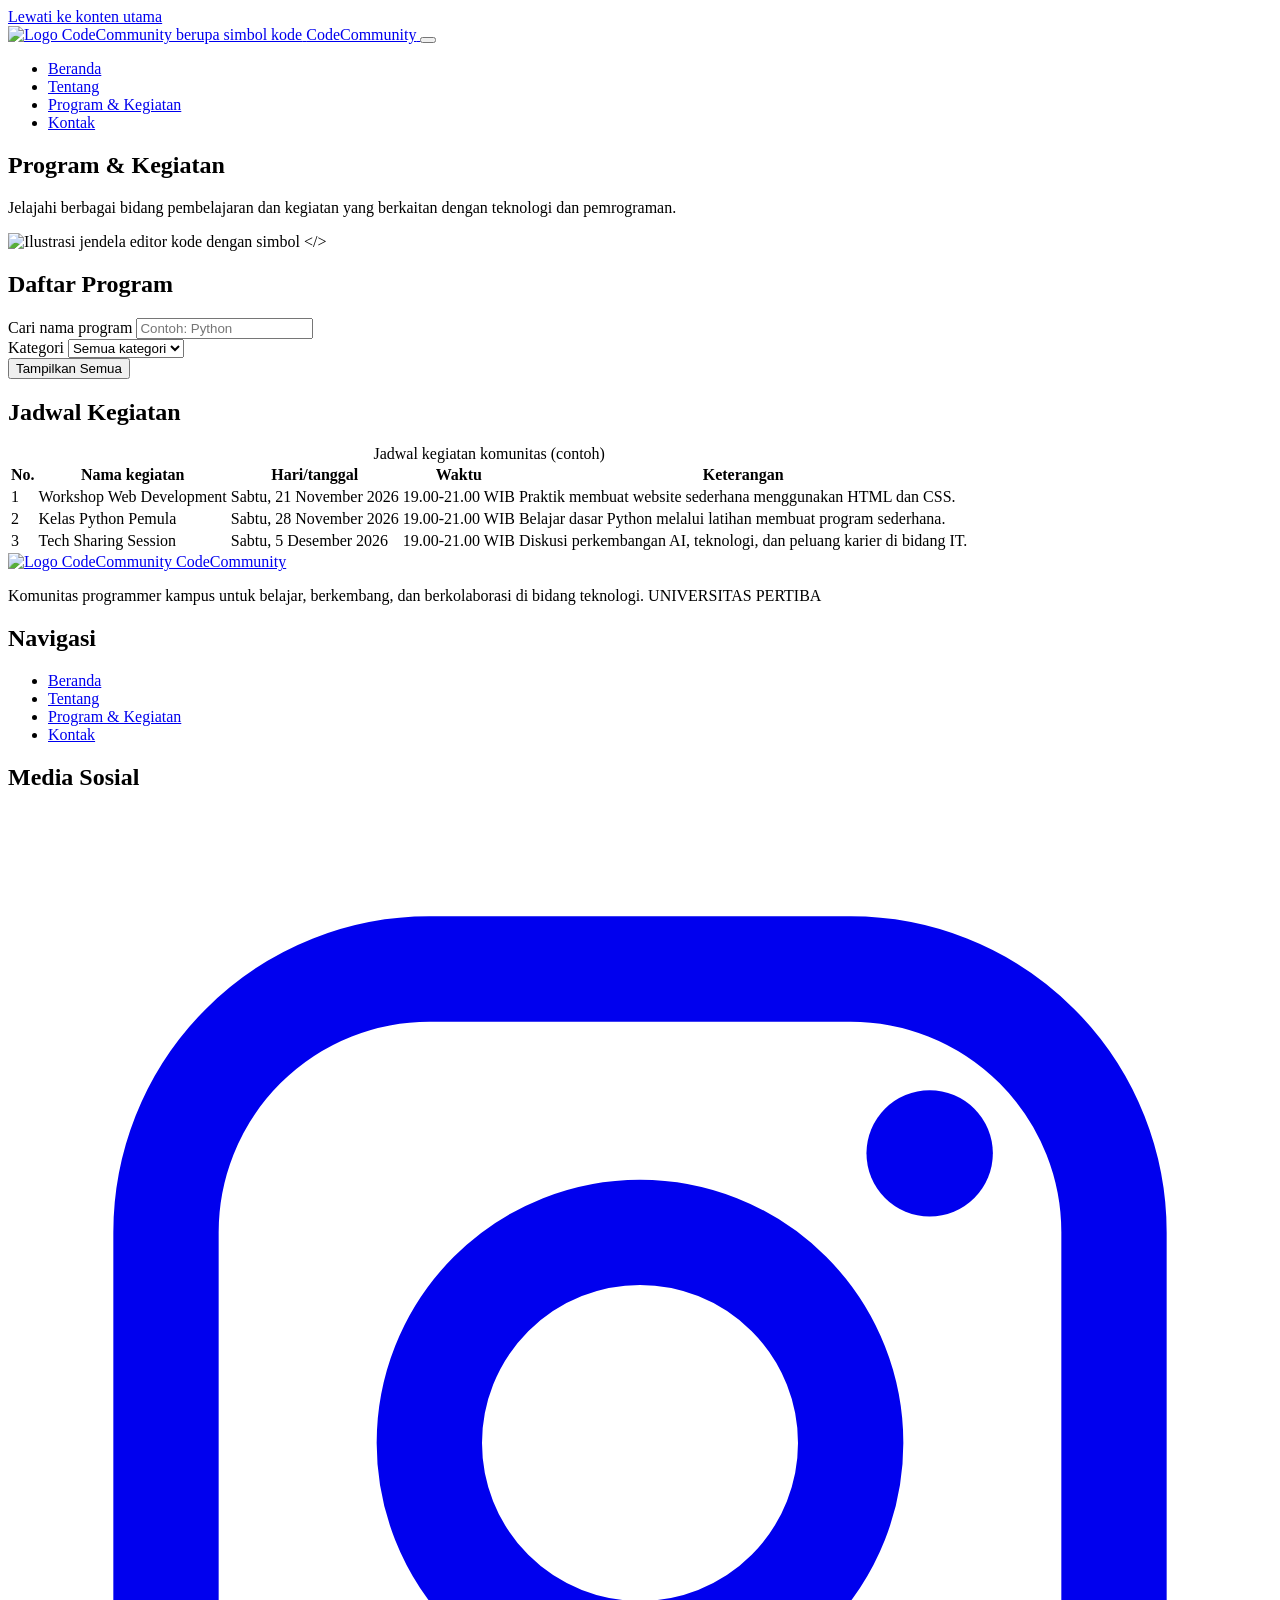
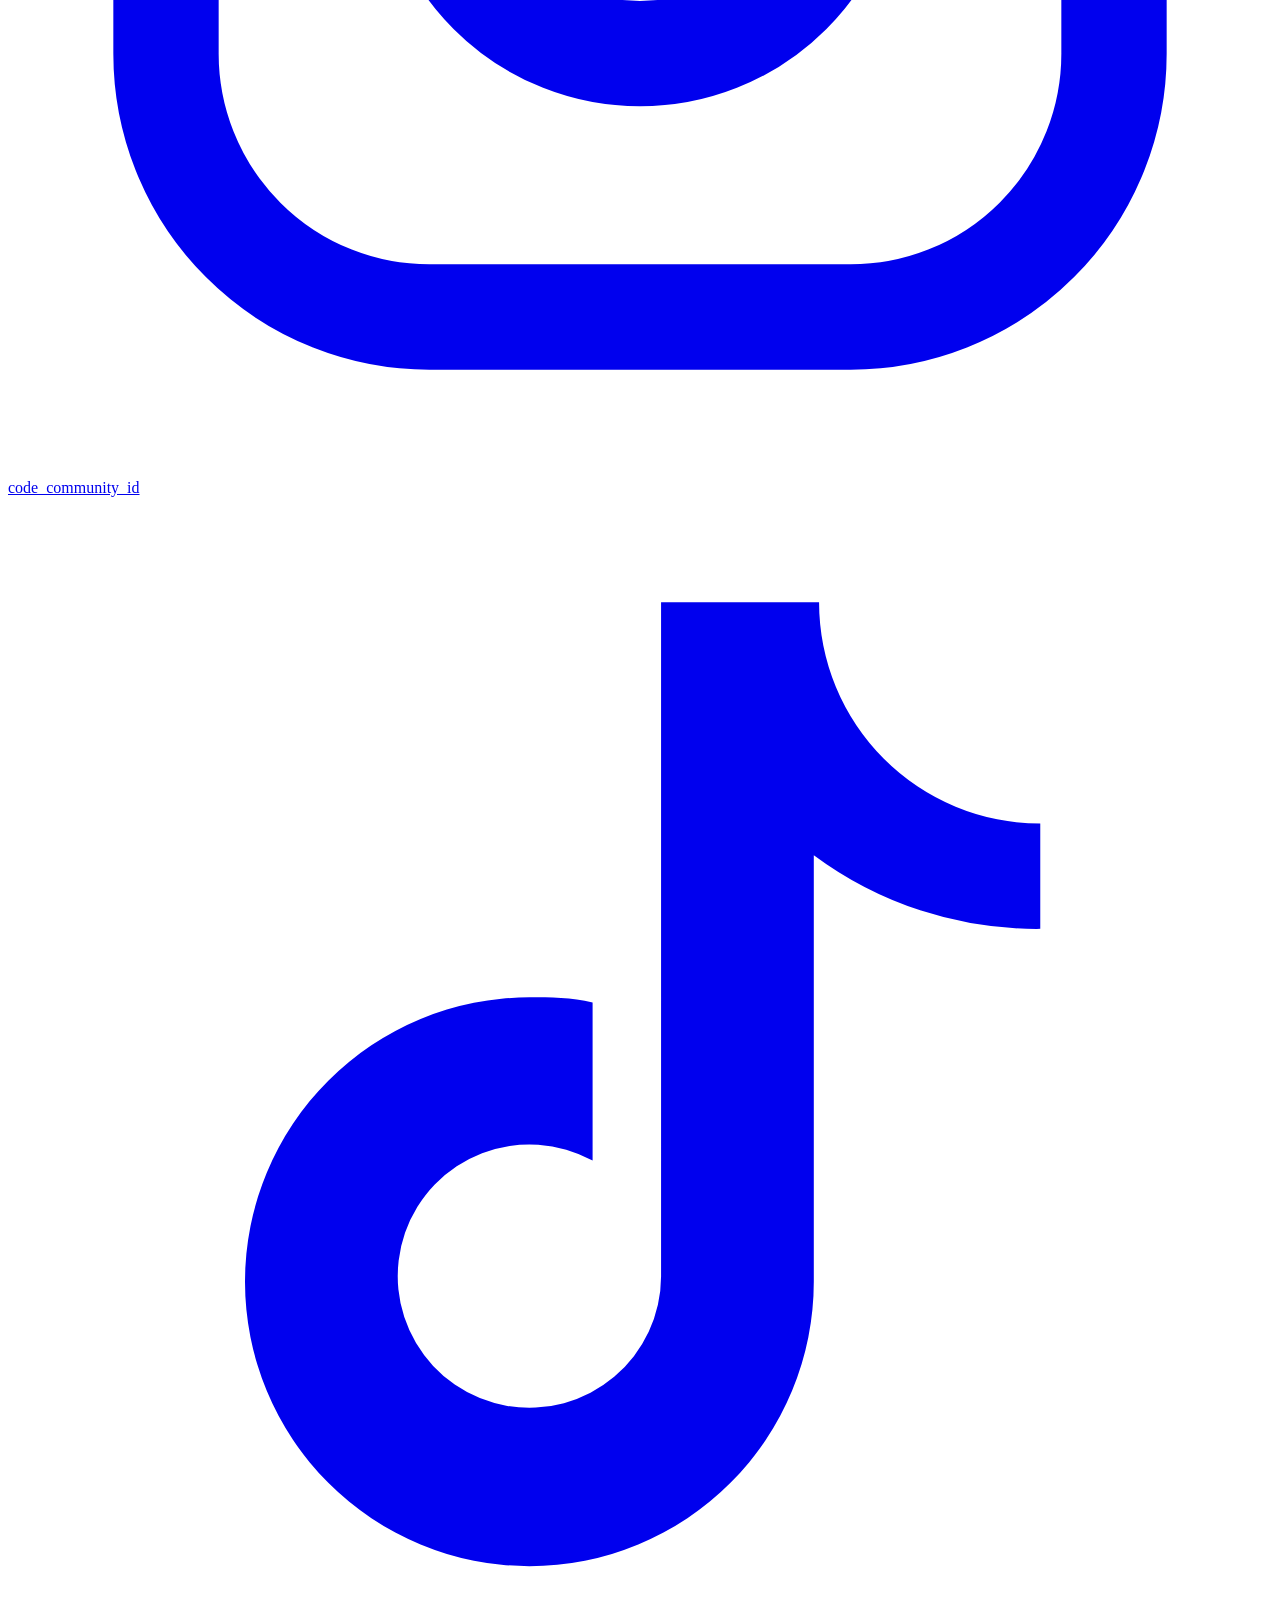
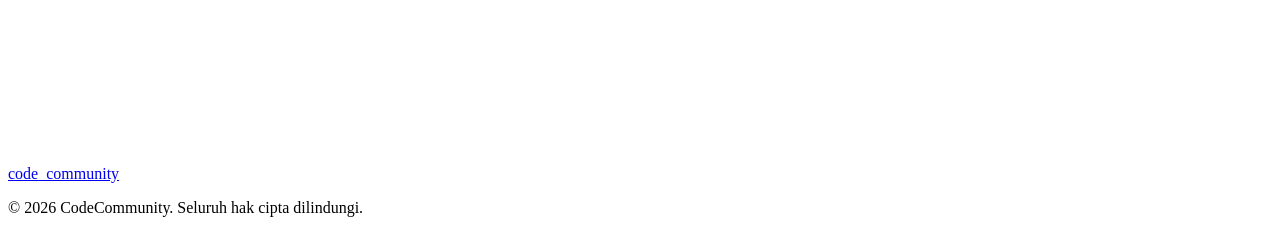
==== katalog.html @ 2c3256c7 "Add files via upload" ====
<!DOCTYPE html>
<html lang="id">
<head>
  <meta charset="UTF-8">
  <meta name="viewport" content="width=device-width, initial-scale=1.0">
  <meta name="description" content="Daftar program dan kegiatan CodeCommunity beserta pencarian, filter kategori, dan jadwal kegiatan.">
  <title>Program &amp; Kegiatan | CodeCommunity</title>
  <link rel="preconnect" href="https://fonts.googleapis.com">
  <link rel="preconnect" href="https://fonts.gstatic.com" crossorigin>
  <link href="https://fonts.googleapis.com/css2?family=Inter:wght@400;500;600&amp;family=Poppins:wght@600;700&amp;display=swap" rel="stylesheet">
  <link rel="stylesheet" href="css/style.css">
  <script src="js/script.js" defer></script>
</head>
<body>
  <a class="lewati" href="#konten">Lewati ke konten utama</a>
  <header class="header" id="header-situs">
    <div class="kontainer header-isi">
      <a class="logo" href="index.html" aria-label="CodeCommunity, kembali ke Beranda">
        <img src="img/logo.svg" alt="Logo CodeCommunity berupa simbol kode" width="40" height="40">
        <span>CodeCommunity</span>
      </a>
      <button class="hamburger" id="tombol-menu" type="button" aria-label="Buka menu navigasi" aria-expanded="false" aria-controls="menu-utama">
        <span></span><span></span><span></span>
      </button>
      <nav class="nav" aria-label="Navigasi utama">
        <ul class="menu" id="menu-utama">
            <li><a href="index.html">Beranda</a></li>
            <li><a href="tentang.html">Tentang</a></li>
            <li><a href="katalog.html" class="aktif" aria-current="page">Program &amp; Kegiatan</a></li>
            <li><a href="kontak.html">Kontak</a></li>
        </ul>
      </nav>
    </div>
  </header>

  <main id="konten">
    <section class="page-hero" aria-labelledby="judul-katalog">
      <div class="kontainer page-hero-isi">
        <div>
          <h1 id="judul-katalog">Program &amp; Kegiatan</h1>
          <p>Jelajahi berbagai bidang pembelajaran dan kegiatan yang berkaitan dengan teknologi dan pemrograman.</p>
        </div>
        <img src="img/hero-katalog.svg" alt="Ilustrasi jendela editor kode dengan simbol &lt;/&gt;" width="520" height="380">
      </div>
    </section>

    <section class="seksi" aria-labelledby="judul-daftar">
      <div class="kontainer">
        <h2 id="judul-daftar">Daftar Program</h2>

        <div class="filter-bar">
          <div class="field">
            <label for="cari-program">Cari nama program</label>
            <input type="search" id="cari-program" placeholder="Contoh: Python" autocomplete="off">
          </div>
          <div class="field">
            <label for="filter-kategori">Kategori</label>
            <select id="filter-kategori">
              <option value="semua">Semua kategori</option>
              <option value="Programming">Programming</option>
              <option value="Design">Design</option>
              <option value="Database">Database</option>
              <option value="Technology">Technology</option>
            </select>
          </div>
          <button type="button" class="tombol tombol-sekunder" id="tombol-reset">Tampilkan Semua</button>
        </div>

        <p id="jumlah-hasil" class="jumlah-hasil" role="status"></p>
        <div id="daftar-program" class="grid-katalog"></div>
        <p id="pesan-kosong" class="pesan-kosong" hidden>Program tidak ditemukan.</p>
        <noscript><p class="catatan">Aktifkan JavaScript untuk melihat daftar program, pencarian, dan filter.</p></noscript>
      </div>
    </section>

    <section class="seksi seksi-putih" aria-labelledby="judul-jadwal">
      <div class="kontainer">
        <h2 id="judul-jadwal">Jadwal Kegiatan</h2>
        <div class="tabel-bungkus">
          <table>
            <caption>Jadwal kegiatan komunitas (contoh)</caption>
            <thead>
              <tr>
                <th scope="col">No.</th>
                <th scope="col">Nama kegiatan</th>
                <th scope="col">Hari/tanggal</th>
                <th scope="col">Waktu</th>
                <th scope="col">Keterangan</th>
              </tr>
            </thead>
            <tbody>
            <tr>
              <td>1</td>
              <td>Workshop Web Development <span class="placeholder"></span></td>
              <td><span class="placeholder">Sabtu, 21 November 2026</span></td>
              <td><span class="placeholder">19.00-21.00 WIB</span></td>
              <td>Praktik membuat website sederhana menggunakan HTML dan CSS.</td>
            </tr>
            <tr>
              <td>2</td>
              <td>Kelas Python Pemula <span class="placeholder"></span></td>
              <td><span class="placeholder">Sabtu, 28 November 2026</span></td>
              <td><span class="placeholder">19.00-21.00 WIB</span></td>
              <td>Belajar dasar Python melalui latihan membuat program sederhana.</td>
            </tr>
            <tr>
              <td>3</td>
              <td>Tech Sharing Session <span class="placeholder"></span></td>
              <td><span class="placeholder">Sabtu, 5 Desember 2026</span></td>
              <td><span class="placeholder">19.00-21.00 WIB</span></td>
              <td>Diskusi perkembangan AI, teknologi, dan peluang karier di bidang IT.</td>
            </tr>
            </tbody>
          </table>
        </div>
      </div>
    </section>
  </main>

  <footer class="footer">
    <div class="kontainer footer-grid">
      <div>
        <a class="logo logo-terang" href="index.html">
          <img src="img/logo.svg" alt="Logo CodeCommunity" width="36" height="36">
          <span>CodeCommunity</span>
        </a>
        <p>Komunitas programmer kampus untuk belajar, berkembang, dan berkolaborasi di bidang teknologi. <span class="placeholder">UNIVERSITAS PERTIBA</span></p>
      </div>
      <div>
        <h2 class="footer-judul">Navigasi</h2>
        <ul class="footer-daftar">
          <li><a href="index.html">Beranda</a></li>
          <li><a href="tentang.html">Tentang</a></li>
          <li><a href="katalog.html">Program &amp; Kegiatan</a></li>
          <li><a href="kontak.html">Kontak</a></li>
        </ul>
       </div>
  <div>
  <h2 class="footer-judul">Media Sosial</h2>

  <div class="social-links">

    <!-- Instagram -->
    <a href="https://www.instagram.com/USERNAME_IG/"
       target="_blank"
       rel="noopener noreferrer"
       class="social-item">

      <svg class="social-logo instagram-logo"
           viewBox="0 0 24 24"
           aria-hidden="true">
        <rect x="3" y="3" width="18" height="18" rx="5"
              fill="none" stroke="currentColor" stroke-width="2"/>
        <circle cx="12" cy="12" r="4"
                fill="none" stroke="currentColor" stroke-width="2"/>
        <circle cx="17.5" cy="6.5" r="1.2"
                fill="currentColor"/>
      </svg>

      <span>code_community_id</span>
    </a>

    <!-- TikTok -->
    <a href="https://www.tiktok.com/@USERNAME_TIKTOK"
       target="_blank"
       rel="noopener noreferrer"
       class="social-item">

      <svg class="social-logo tiktok-logo"
           viewBox="0 0 24 24"
           aria-hidden="true">
        <path fill="currentColor"
          d="M19.6 8.2a7.1 7.1 0 0 1-4.3-1.4v8.1a5.4 5.4 0 1 1-5.4-5.4c.4 0 .8 0 1.2.1v3a2.5 2.5 0 1 0 1.3 2.2V2h3a4.2 4.2 0 0 0 4.2 4.2v2z"/>
      </svg>

      <span>code_community</span>
    </a>

  </div>
</div>
    </div>
    <div class="footer-bawah">
      <p>&copy; <span id="tahun">2026</span> CodeCommunity. Seluruh hak cipta dilindungi.</p>
    </div>
  </footer>
</body>
</html>
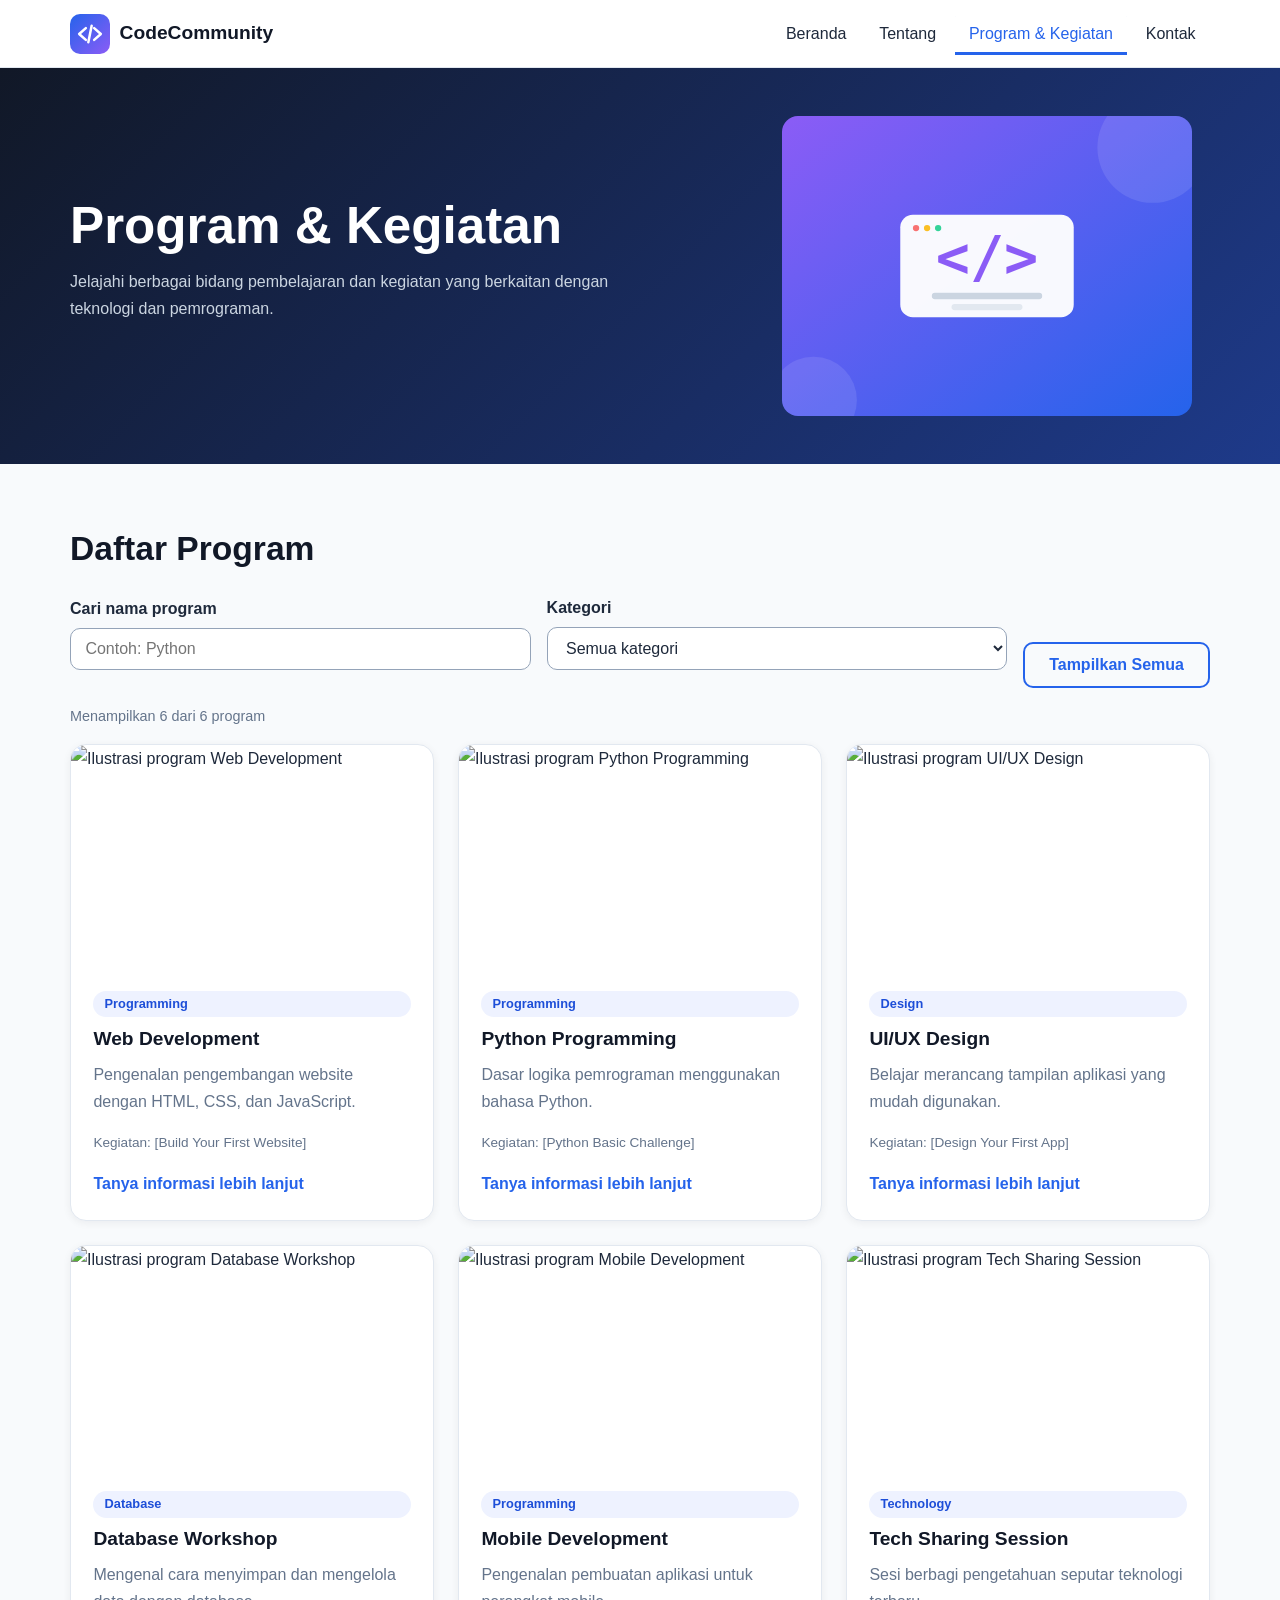
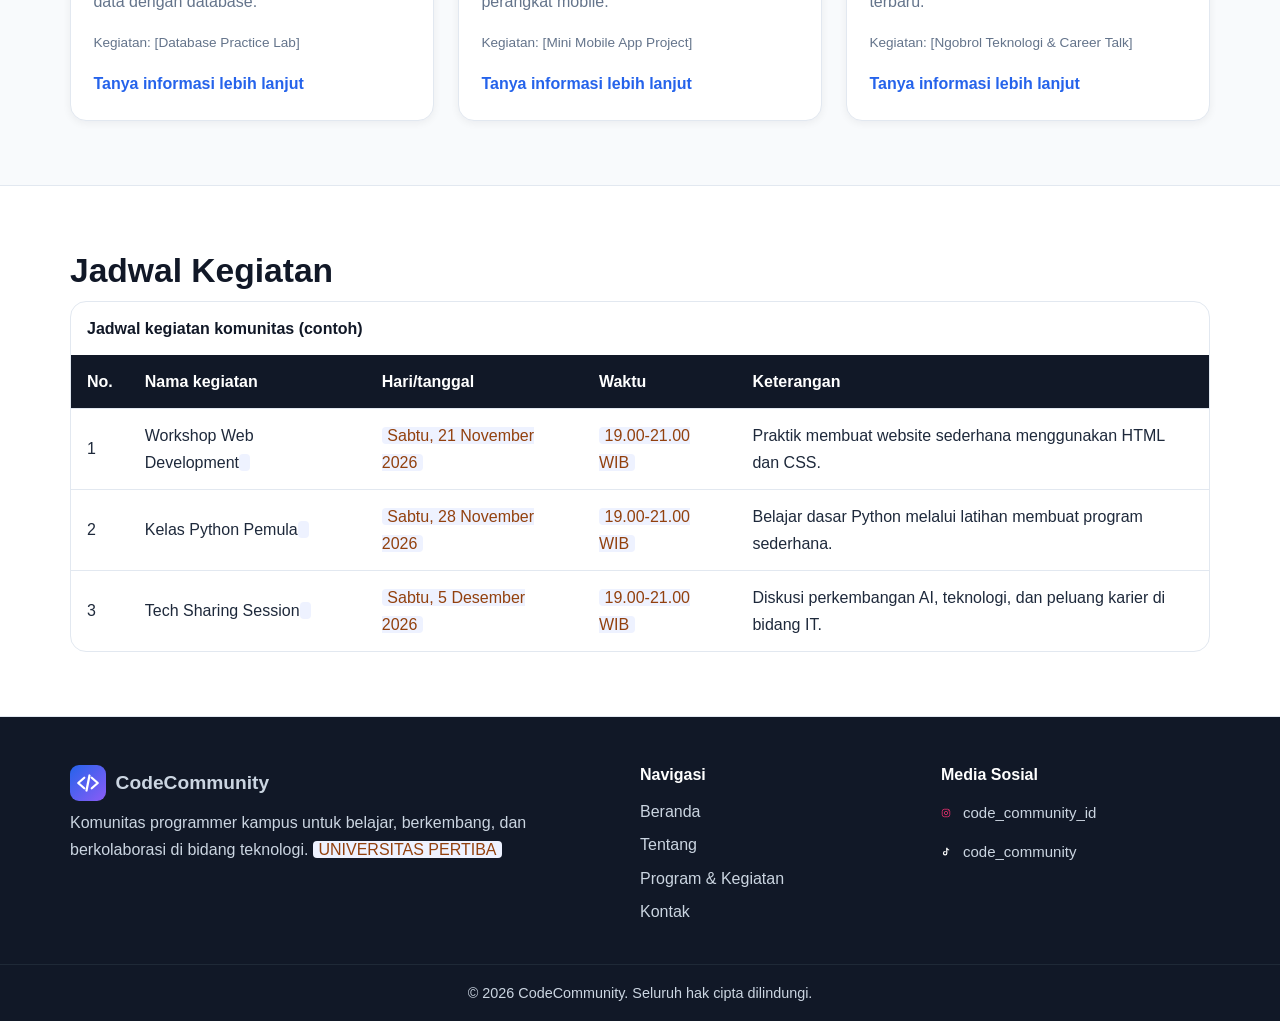
==== commit c6367626: "Update katalog.html" ====
--- a/katalog.html
+++ b/katalog.html
@@ -8,15 +8,15 @@
   <link rel="preconnect" href="https://fonts.googleapis.com">
   <link rel="preconnect" href="https://fonts.gstatic.com" crossorigin>
   <link href="https://fonts.googleapis.com/css2?family=Inter:wght@400;500;600&amp;family=Poppins:wght@600;700&amp;display=swap" rel="stylesheet">
-  <link rel="stylesheet" href="css/style.css">
-  <script src="js/script.js" defer></script>
+  <link rel="stylesheet" href="style.css">
+  <script src="script.js" defer></script>
 </head>
 <body>
   <a class="lewati" href="#konten">Lewati ke konten utama</a>
   <header class="header" id="header-situs">
     <div class="kontainer header-isi">
       <a class="logo" href="index.html" aria-label="CodeCommunity, kembali ke Beranda">
-        <img src="img/logo.svg" alt="Logo CodeCommunity berupa simbol kode" width="40" height="40">
+        <img src="logo.svg" alt="Logo CodeCommunity berupa simbol kode" width="40" height="40">
         <span>CodeCommunity</span>
       </a>
       <button class="hamburger" id="tombol-menu" type="button" aria-label="Buka menu navigasi" aria-expanded="false" aria-controls="menu-utama">
@@ -40,7 +40,7 @@
           <h1 id="judul-katalog">Program &amp; Kegiatan</h1>
           <p>Jelajahi berbagai bidang pembelajaran dan kegiatan yang berkaitan dengan teknologi dan pemrograman.</p>
         </div>
-        <img src="img/hero-katalog.svg" alt="Ilustrasi jendela editor kode dengan simbol &lt;/&gt;" width="520" height="380">
+        <img src="hero-katalog.svg" alt="Ilustrasi jendela editor kode dengan simbol &lt;/&gt;" width="520" height="380">
       </div>
     </section>
 
@@ -121,7 +121,7 @@
     <div class="kontainer footer-grid">
       <div>
         <a class="logo logo-terang" href="index.html">
-          <img src="img/logo.svg" alt="Logo CodeCommunity" width="36" height="36">
+          <img src="logo.svg" alt="Logo CodeCommunity" width="36" height="36">
           <span>CodeCommunity</span>
         </a>
         <p>Komunitas programmer kampus untuk belajar, berkembang, dan berkolaborasi di bidang teknologi. <span class="placeholder">UNIVERSITAS PERTIBA</span></p>
--- a/style.css
+++ b/style.css
@@ -0,0 +1,336 @@
+
+/* 1. CSS VARIABLES */
+:root {
+  --warna-utama: #2563EB;
+  --warna-utama-gelap: #1D4ED8;
+  --warna-gelap: #111827;
+  --warna-aksen: #8B5CF6;
+  --warna-background: #F8FAFC;
+  --warna-permukaan: #FFFFFF;
+  --warna-teks: #1E293B;
+  --warna-teks-kedua: #64748B;
+  --warna-border: #E2E8F0;
+  --warna-error: #B91C1C;
+  --warna-sukses: #166534;
+  --radius-kartu: 16px;
+  --radius-tombol: 10px;
+  --bayangan: 0 2px 8px rgba(17, 24, 39, 0.06);
+  --bayangan-hover: 0 10px 24px rgba(17, 24, 39, 0.12);
+  --font-judul: "Poppins", "Segoe UI", Arial, sans-serif;
+  --font-isi: "Inter", "Segoe UI", Arial, sans-serif;
+}
+
+/* 2. RESET DASAR */
+*, *::before, *::after { box-sizing: border-box; }
+html { scroll-behavior: smooth; }
+body {
+  margin: 0;
+  font-family: var(--font-isi);
+  font-size: 1rem;
+  line-height: 1.7;
+  color: var(--warna-teks);
+  background: var(--warna-background);
+}
+img { max-width: 100%; height: auto; display: block; }
+h1, h2, h3 {
+  font-family: var(--font-judul);
+  color: var(--warna-gelap);
+  line-height: 1.25;
+  margin: 0 0 0.6rem;
+}
+h1 { font-size: clamp(2rem, 5vw, 3.2rem); }
+h2 { font-size: clamp(1.5rem, 3.5vw, 2.1rem); }
+h3 { font-size: 1.2rem; }
+p { margin: 0 0 1rem; }
+a { color: var(--warna-utama); }
+ul { padding-left: 1.2rem; }
+:focus-visible { outline: 3px solid var(--warna-aksen); outline-offset: 3px; }
+[hidden] { display: none !important; }
+
+/* 3. KOMPONEN UMUM */
+.kontainer { width: min(100% - 2rem, 1140px); margin-inline: auto; }
+.sempit { max-width: 760px; }
+.teks-tengah { text-align: center; }
+.jarak-atas { margin-top: 2rem; }
+.lewati {
+  position: absolute; left: 1rem; top: -4rem;
+  background: var(--warna-gelap); color: #fff;
+  padding: 0.6rem 1rem; border-radius: var(--radius-tombol); z-index: 100;
+}
+.lewati:focus { top: 1rem; }
+
+.tombol {
+  display: inline-block;
+  padding: 0.75rem 1.5rem;
+  border-radius: var(--radius-tombol);
+  border: 2px solid transparent;
+  font-family: var(--font-isi);
+  font-size: 1rem; font-weight: 600;
+  text-decoration: none; cursor: pointer;
+  transition: background-color 0.25s, color 0.25s, transform 0.25s, box-shadow 0.25s;
+}
+.tombol:hover { transform: translateY(-2px); }
+.tombol-utama { background: var(--warna-utama); color: #fff; }
+.tombol-utama:hover { background: var(--warna-utama-gelap); box-shadow: 0 6px 16px rgba(37, 99, 235, 0.3); }
+.tombol-sekunder { background: transparent; color: var(--warna-utama); border-color: var(--warna-utama); }
+.tombol-sekunder:hover { background: var(--warna-utama); color: #fff; }
+.tombol-terang { background: #fff; color: var(--warna-gelap); }
+.tombol-terang:hover { background: var(--warna-border); }
+
+.badge {
+  display: inline-block;
+  background: #EEF2FF; color: var(--warna-utama-gelap);
+  font-size: 0.8rem; font-weight: 600;
+  padding: 0.15rem 0.7rem; border-radius: 999px; margin-bottom: 0.6rem;
+}
+.ikon {
+  display: inline-flex; align-items: center; justify-content: center;
+  width: 52px; height: 52px; margin-bottom: 1rem;
+  border-radius: 14px; background: #EEF2FF; color: var(--warna-aksen);
+}
+.catatan { font-size: 0.9rem; color: var(--warna-teks-kedua); }
+.placeholder {
+  background: #EEF2FF; color: #92400E;
+  padding: 0 0.35rem; border-radius: 4px; font-weight: 500;
+}
+
+/* 4. HEADER DAN NAVIGASI */
+.header {
+  position: sticky; top: 0; z-index: 50;
+  background: var(--warna-permukaan);
+  border-bottom: 1px solid var(--warna-border);
+}
+.header-isi {
+  display: flex; align-items: center; justify-content: space-between;
+  flex-wrap: wrap; gap: 0.5rem; padding-block: 0.75rem;
+}
+.logo {
+  display: inline-flex; align-items: center; gap: 0.6rem;
+  font-family: var(--font-judul); font-weight: 700; font-size: 1.2rem;
+  color: var(--warna-gelap); text-decoration: none;
+}
+.logo-terang { color: #fff; }
+.menu { display: flex; gap: 0.25rem; list-style: none; margin: 0; padding: 0; }
+.menu a {
+  display: block; padding: 0.5rem 0.9rem; border-radius: 8px;
+  color: var(--warna-teks); text-decoration: none; font-weight: 500;
+  transition: background-color 0.2s, color 0.2s;
+}
+.menu a:hover { background: #EEF2FF; color: var(--warna-utama); }
+.menu a.aktif { color: var(--warna-utama); box-shadow: inset 0 -3px 0 var(--warna-utama); border-radius: 8px 8px 0 0; }
+
+.hamburger {
+  display: none; flex-direction: column; justify-content: center; gap: 5px;
+  width: 44px; height: 44px; padding: 0 10px;
+  background: transparent; border: 1px solid var(--warna-border);
+  border-radius: 10px; cursor: pointer;
+}
+.hamburger span {
+  display: block; height: 3px; border-radius: 2px; background: var(--warna-gelap);
+  transition: transform 0.25s, opacity 0.25s;
+}
+.hamburger[aria-expanded="true"] span:nth-child(1) { transform: translateY(8px) rotate(45deg); }
+.hamburger[aria-expanded="true"] span:nth-child(2) { opacity: 0; }
+.hamburger[aria-expanded="true"] span:nth-child(3) { transform: translateY(-8px) rotate(-45deg); }
+
+/* 5. HERO */
+.hero {
+  position: relative; overflow: hidden;
+  padding: 3.5rem 0;
+  background: linear-gradient(180deg, #EEF2FF 0%, var(--warna-background) 100%);
+}
+.hero::before {
+  content: ""; position: absolute; width: 420px; height: 420px;
+  top: -160px; right: -120px; border-radius: 50%;
+  background: radial-gradient(circle, rgba(139, 92, 246, 0.22), transparent 70%);
+}
+.hero-isi { position: relative; display: grid; grid-template-columns: 1fr; gap: 2rem; align-items: center; }
+.label { font-size: 0.85rem; font-weight: 600; letter-spacing: 0.08em; color: var(--warna-aksen); margin-bottom: 0.8rem; }
+.subjudul { font-size: 1.1rem; color: var(--warna-teks-kedua); max-width: 520px; }
+.tombol-grup { display: flex; flex-wrap: wrap; gap: 0.8rem; margin-top: 1.5rem; }
+.hero-gambar img { margin-inline: auto; animation: melayang 6s ease-in-out infinite; }
+
+.page-hero {
+  padding: 3rem 0;
+  background: linear-gradient(135deg, var(--warna-gelap) 0%, #1E3A8A 100%);
+  color: #CBD5E1;
+}
+.page-hero h1 { color: #fff; }
+.page-hero p { max-width: 560px; }
+.page-hero-isi { display: grid; grid-template-columns: 1fr; gap: 1.5rem; align-items: center; }
+.page-hero-isi img { max-height: 260px; width: auto; margin-inline: auto; border-radius: var(--radius-kartu); }
+
+/* 6. SEKSI DAN KARTU */
+.seksi { padding: 4rem 0; }
+.seksi-putih { background: var(--warna-permukaan); border-block: 1px solid var(--warna-border); }
+.grid-auto { display: grid; grid-template-columns: repeat(auto-fit, minmax(260px, 1fr)); gap: 1.5rem; margin-top: 1.5rem; }
+.grid-dua { display: grid; grid-template-columns: repeat(2, 1fr); gap: 1.5rem; margin-top: 1.5rem; }
+
+.kartu {
+  background: var(--warna-permukaan);
+  border: 1px solid var(--warna-border);
+  border-radius: var(--radius-kartu);
+  box-shadow: var(--bayangan);
+  overflow: hidden;
+  transition: transform 0.25s, box-shadow 0.25s;
+}
+.kartu:hover { transform: translateY(-4px); box-shadow: var(--bayangan-hover); }
+.kartu-fitur { padding: 1.5rem; }
+.kartu-fitur p { color: var(--warna-teks-kedua); margin: 0; }
+.kartu-isi { display: flex; flex-direction: column; flex: 1; padding: 1.2rem 1.4rem 1.4rem; }
+.kartu-isi p { color: var(--warna-teks-kedua); flex: 1; }
+.tautan { font-weight: 600; text-decoration: none; }
+.tautan:hover { text-decoration: underline; }
+.kartu-program { display: flex; flex-direction: column; }
+.kartu-program img { width: 100%; aspect-ratio: 16 / 10; object-fit: cover; }
+
+.kartu-visi, .kartu-misi { padding: 1.8rem; }
+.kartu-visi { border-top: 5px solid var(--warna-utama); }
+.kartu-misi { border-top: 5px solid var(--warna-aksen); }
+.kartu-pengurus { padding: 1.5rem; text-align: center; }
+.kartu-pengurus img { width: 120px; height: 120px; object-fit: cover; border-radius: 50%; margin: 0 auto 1rem; }
+.jabatan { color: var(--warna-utama); font-weight: 600; margin-bottom: 0.5rem; }
+
+.galeri-item { margin: 0; }
+.galeri-item img { width: 100%; aspect-ratio: 16 / 10; object-fit: cover; border-radius: var(--radius-kartu); border: 1px solid var(--warna-border); }
+.galeri-item figcaption { font-size: 0.85rem; color: var(--warna-teks-kedua); margin-top: 0.4rem; }
+
+.cta { padding: 4rem 0; background: linear-gradient(135deg, var(--warna-utama), var(--warna-aksen)); color: #fff; }
+.cta h2 { color: #fff; }
+.cta p { margin-bottom: 1.5rem; }
+
+/* 7. KATALOG DINAMIS */
+.filter-bar { display: flex; flex-wrap: wrap; align-items: flex-end; gap: 1rem; margin: 1.5rem 0 1rem; }
+.filter-bar .field { flex: 1 1 220px; }
+.jumlah-hasil { color: var(--warna-teks-kedua); font-size: 0.9rem; }
+.grid-katalog { display: grid; grid-template-columns: repeat(3, 1fr); gap: 1.5rem; }
+.pesan-kosong {
+  text-align: center; padding: 2rem; font-weight: 600;
+  background: var(--warna-permukaan); border: 1px dashed var(--warna-border); border-radius: var(--radius-kartu);
+}
+.info-kegiatan { font-size: 0.85rem; }
+
+/* 8. TABEL */
+.tabel-bungkus { overflow-x: auto; border: 1px solid var(--warna-border); border-radius: var(--radius-kartu); background: var(--warna-permukaan); }
+table { width: 100%; min-width: 600px; border-collapse: collapse; }
+caption { text-align: left; padding: 0.8rem 1rem; font-weight: 600; color: var(--warna-gelap); }
+th, td { padding: 0.8rem 1rem; text-align: left; border-top: 1px solid var(--warna-border); }
+thead th { background: var(--warna-gelap); color: #fff; border-top: none; }
+tbody tr:hover { background: #F1F5F9; }
+
+/* 9. FORM */
+.kontak-grid { display: grid; grid-template-columns: 1fr 1fr; gap: 2.5rem; align-items: start; }
+.field { margin-bottom: 1.1rem; }
+label { display: block; font-weight: 600; margin-bottom: 0.35rem; }
+input, select, textarea {
+  width: 100%; padding: 0.7rem 0.9rem;
+  font-family: var(--font-isi); font-size: 1rem; color: var(--warna-teks);
+  background: var(--warna-permukaan);
+  border: 1px solid #94A3B8; border-radius: var(--radius-tombol);
+  transition: border-color 0.2s, box-shadow 0.2s;
+}
+input:hover, select:hover, textarea:hover { border-color: var(--warna-utama); }
+input:focus, select:focus, textarea:focus { border-color: var(--warna-utama); box-shadow: 0 0 0 3px rgba(37, 99, 235, 0.2); outline: none; }
+textarea { resize: vertical; }
+.tidak-valid { border-color: var(--warna-error); }
+.error { color: var(--warna-error); font-size: 0.875rem; margin: 0.3rem 0 0; min-height: 1.2em; }
+.sukses {
+  margin-top: 1rem; padding: 0.9rem 1rem; font-weight: 600;
+  color: var(--warna-sukses); background: #DCFCE7; border-radius: var(--radius-tombol);
+}
+.peta {
+  display: flex; flex-direction: column; justify-content: center; text-align: center;
+  min-height: 320px; padding: 1.5rem;
+  background: var(--warna-background); border: 2px dashed var(--warna-border); border-radius: var(--radius-kartu);
+}
+.peta iframe { width: 100%; height: 320px; border: 0; }
+
+/* 10. FOOTER */
+.footer { background: var(--warna-gelap); color: #CBD5E1; }
+.footer-grid { display: grid; grid-template-columns: 2fr 1fr 1fr; gap: 2rem; padding-block: 3rem 2rem; }
+.footer-judul { font-family: var(--font-judul); font-size: 1rem; color: #fff; margin-bottom: 0.8rem; }
+.footer-daftar { list-style: none; margin: 0; padding: 0; }
+.footer-daftar li { margin-bottom: 0.4rem; }
+.footer a { color: #CBD5E1; text-decoration: none; transition: color 0.2s; }
+.footer a:hover { color: #fff; text-decoration: underline; }
+.footer-bawah { border-top: 1px solid #1F2937; text-align: center; padding: 1rem; font-size: 0.9rem; }
+.footer-bawah p { margin: 0; }
+
+/* 11. ANIMASI */
+@keyframes melayang {
+  0%, 100% { transform: translateY(0); }
+  50% { transform: translateY(-10px); }
+}
+@media (prefers-reduced-motion: reduce) {
+  *, *::before, *::after { animation: none !important; transition: none !important; scroll-behavior: auto !important; }
+}
+
+/* 12. MEDIA QUERY */
+
+/* Desktop: 992px ke atas */
+@media (min-width: 992px) {
+  .hero { padding: 5rem 0; }
+  .hero-isi { grid-template-columns: 1.1fr 0.9fr; gap: 3rem; }
+  .page-hero-isi { grid-template-columns: 1.2fr 0.8fr; }
+  .page-hero-isi img { max-height: 300px; }
+}
+
+/* Tablet dan di bawahnya: sampai 991px */
+@media (max-width: 991px) {
+  .grid-katalog { grid-template-columns: repeat(2, 1fr); }
+  .kontak-grid { grid-template-columns: 1fr; }
+  .footer-grid { grid-template-columns: 1fr 1fr; }
+  .footer-grid > div:first-child { grid-column: 1 / -1; }
+}
+
+/* HP: sampai 600px */
+@media (max-width: 600px) {
+  .grid-katalog, .grid-dua { grid-template-columns: 1fr; }
+  .footer-grid { grid-template-columns: 1fr; }
+  .seksi { padding: 3rem 0; }
+  .tombol-grup .tombol { flex: 1 1 100%; text-align: center; }
+
+  /* Navigasi: vertikal di bawah logo. Tombol hamburger hanya muncul jika JavaScript aktif. */
+  .nav { flex-basis: 100%; }
+  .menu { flex-direction: column; }
+  .menu a { padding: 0.75rem 0.9rem; }
+  .js-aktif .hamburger { display: flex; }
+  .js-aktif .menu { display: none; }
+  .js-aktif .menu.terbuka { display: flex; }
+}
+
+.social-links {
+  display: flex;
+  flex-direction: column;
+  gap: 14px;
+  margin-top: 15px;
+}
+
+.social-item {
+  display: flex;
+  align-items: center;
+  gap: 12px;
+  color: #e2e8f0;
+  text-decoration: none;
+  font-size: 15px;
+  transition: 0.3s ease;
+}
+
+.social-item:hover {
+  color: #8b5cf6;
+  transform: translateX(5px);
+}
+
+.social-logo {
+  width: 10px;
+  height: 10px;
+  flex-shrink: 0;
+}
+
+.instagram-logo {
+  color: #e1306c;
+}
+
+.tiktok-logo {
+  color: #ffffff;
+}
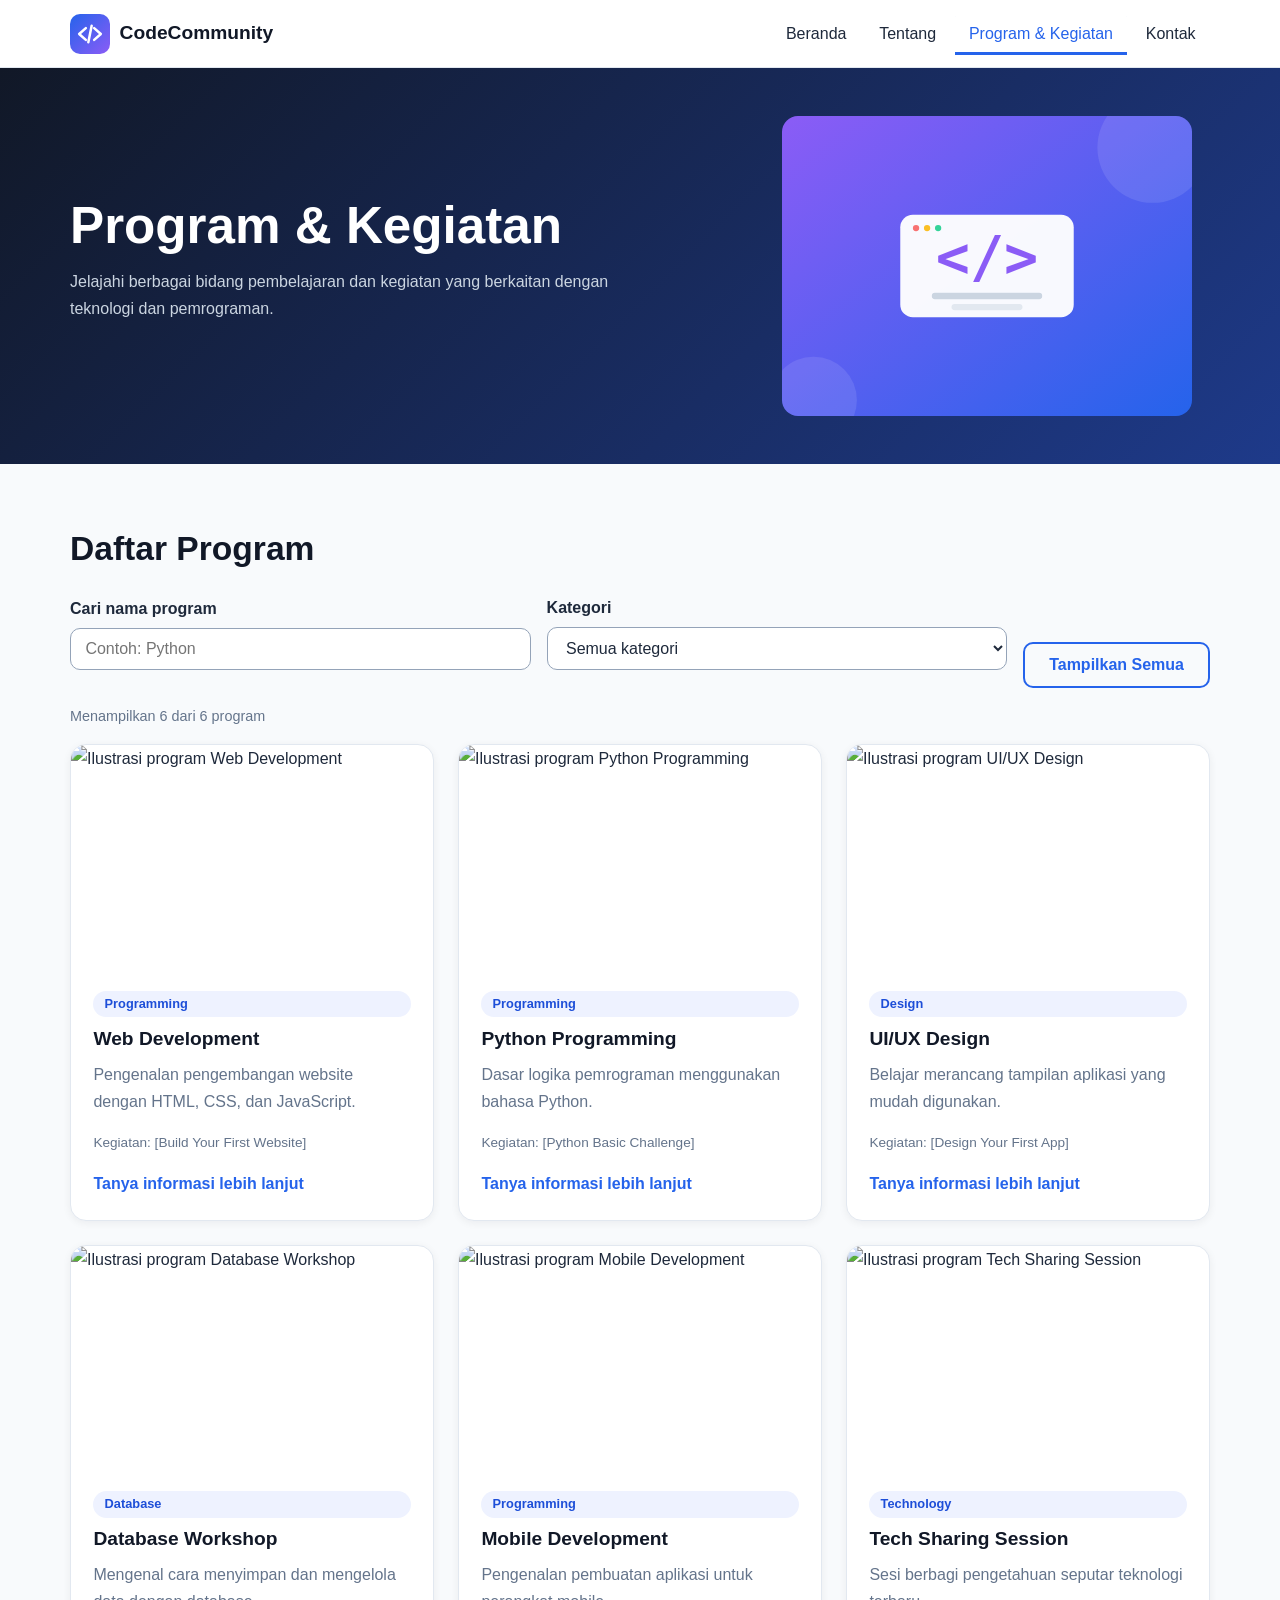
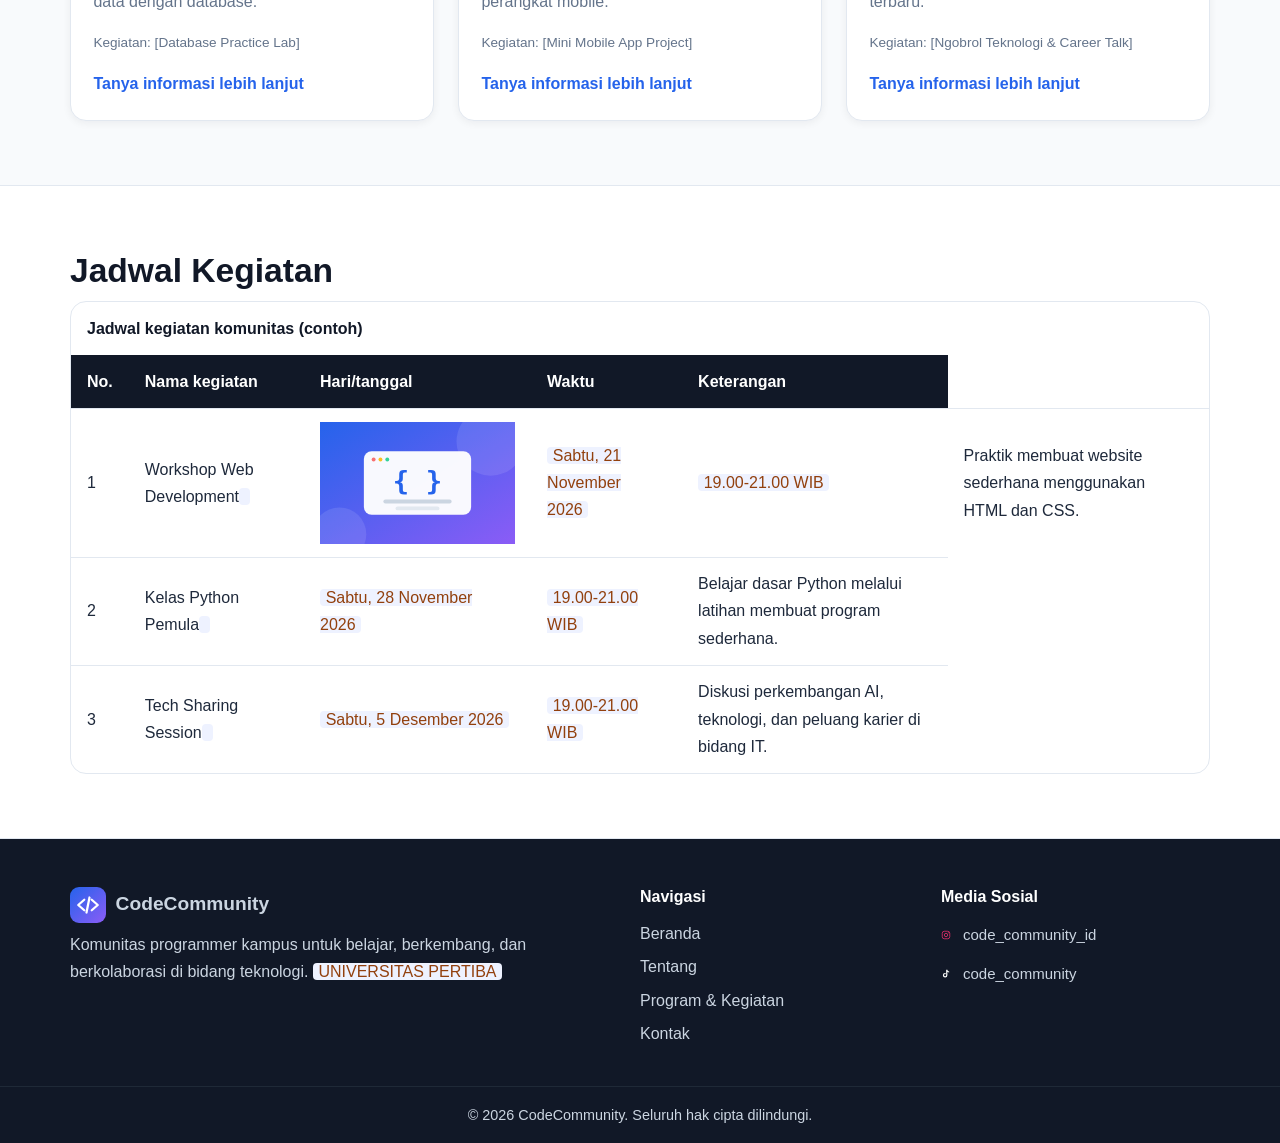
==== commit 99ea2de2: "Update katalog.html" ====
--- a/katalog.html
+++ b/katalog.html
@@ -69,7 +69,6 @@
         <p id="jumlah-hasil" class="jumlah-hasil" role="status"></p>
         <div id="daftar-program" class="grid-katalog"></div>
         <p id="pesan-kosong" class="pesan-kosong" hidden>Program tidak ditemukan.</p>
-        <noscript><p class="catatan">Aktifkan JavaScript untuk melihat daftar program, pencarian, dan filter.</p></noscript>
       </div>
     </section>
 
@@ -92,6 +91,7 @@
             <tr>
               <td>1</td>
               <td>Workshop Web Development <span class="placeholder"></span></td>
+              <td><span><img src="galeri-1.svg"></span></td>
               <td><span class="placeholder">Sabtu, 21 November 2026</span></td>
               <td><span class="placeholder">19.00-21.00 WIB</span></td>
               <td>Praktik membuat website sederhana menggunakan HTML dan CSS.</td>
